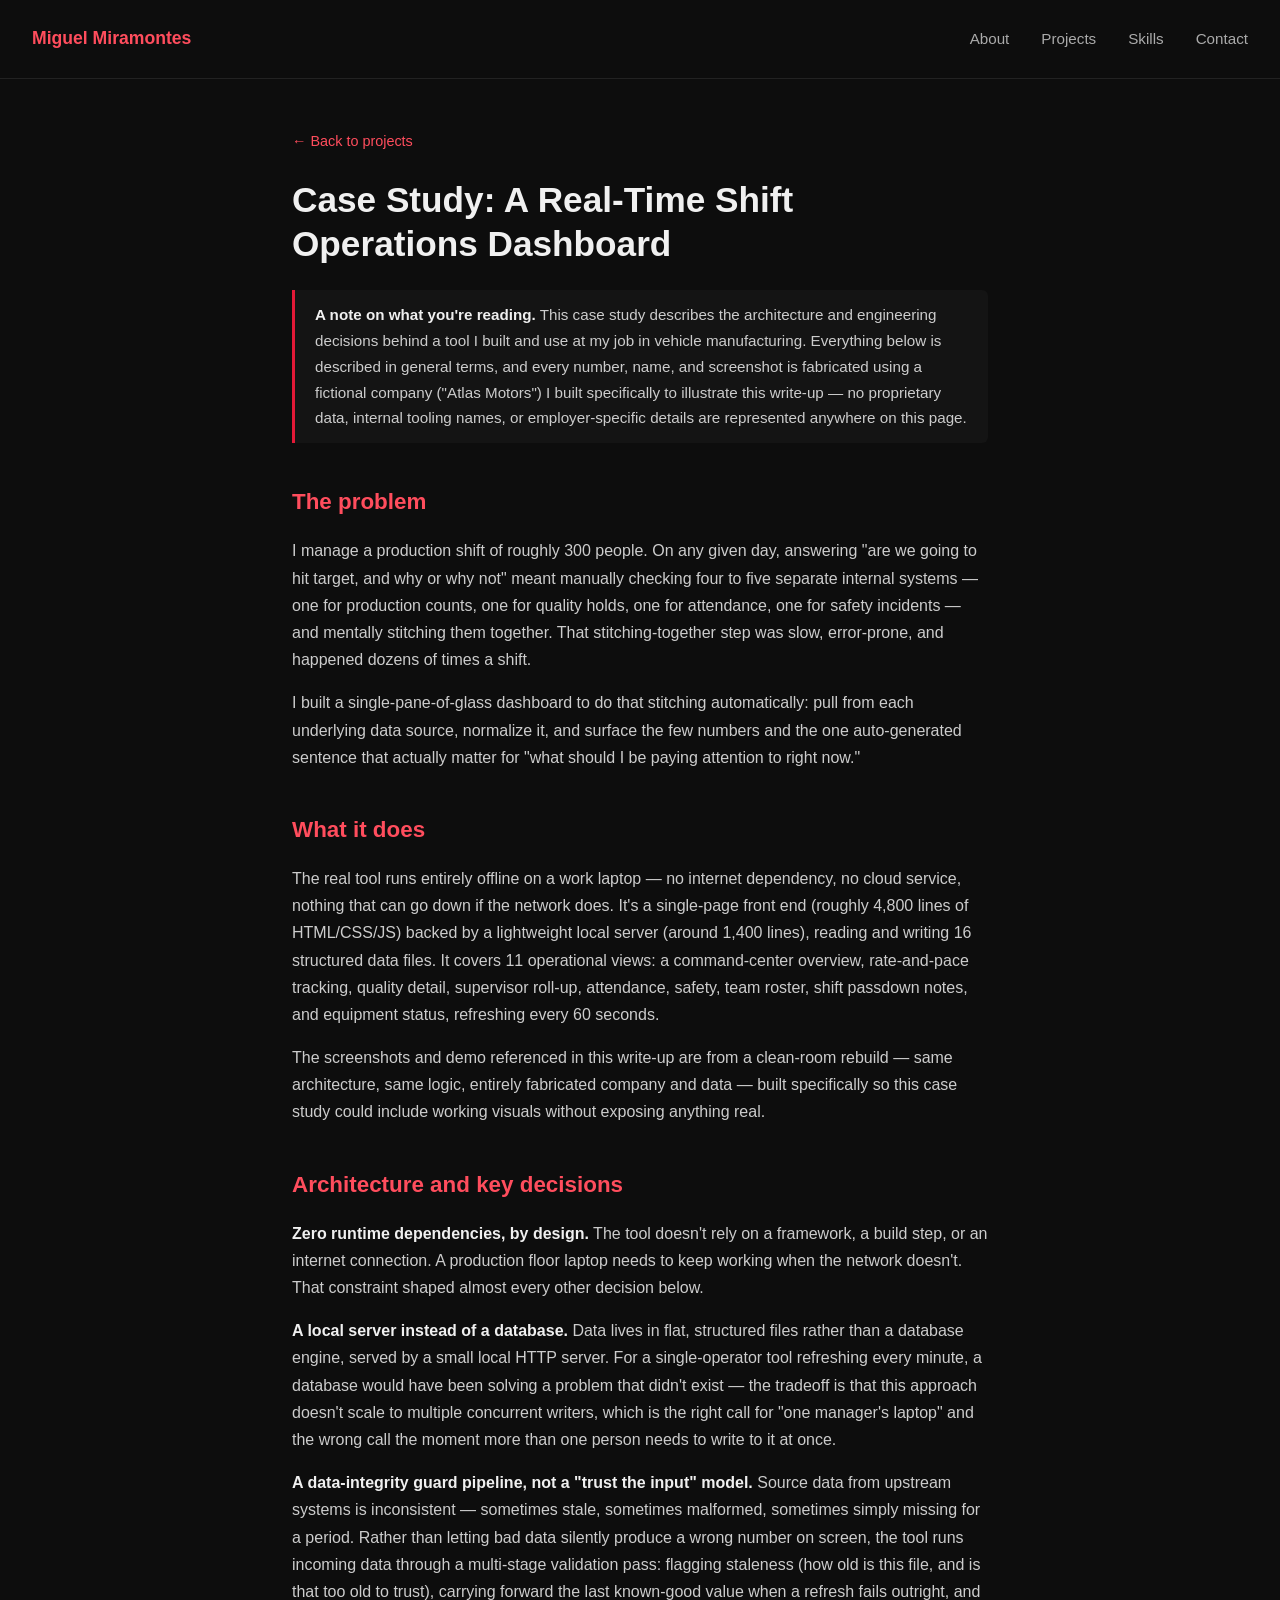
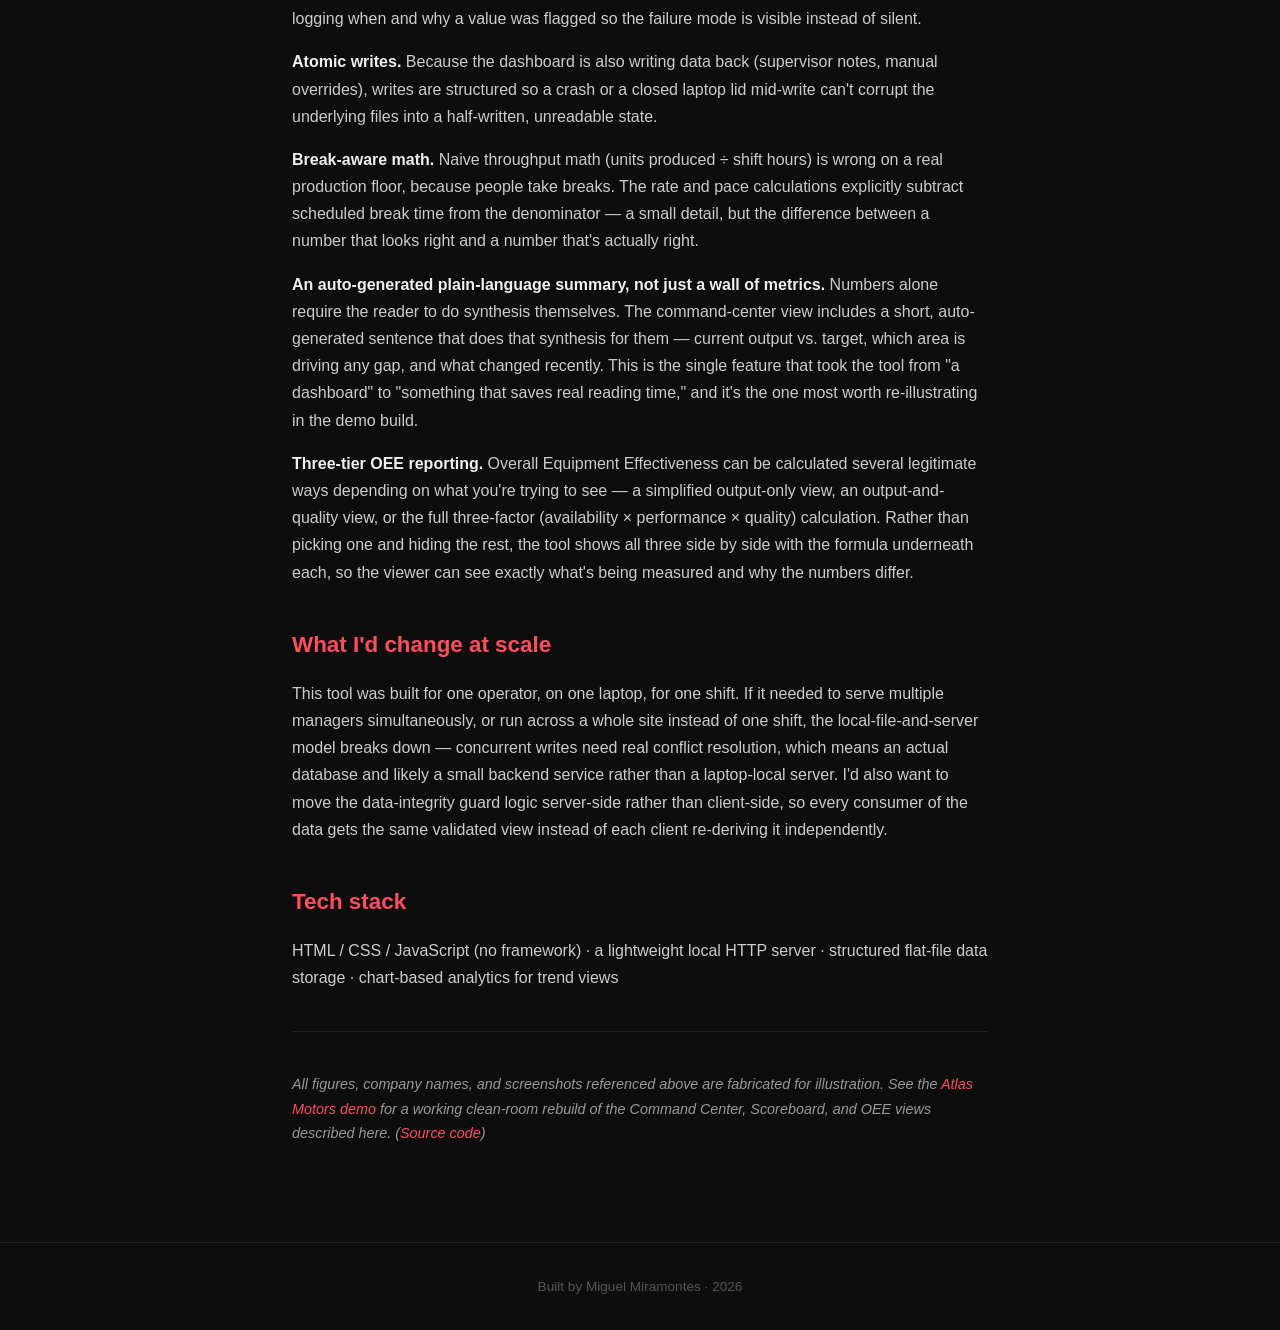
==== case-studies/manager-hub.html @ 27dba4af "Improve portfolio: SEO/OG tags, on-site case study, layout and accessibility fixes - Add meta descri" ====
<!DOCTYPE html>
<html lang="en">
 <head>
    <meta charset="utf-8">
    <meta name="viewport" content="width=device-width, initial-scale=1.0">
    <title>Case Study: A Real-Time Shift Operations Dashboard - Miguel Miramontes</title>
    <meta name="description" content="Case study: architecture and engineering decisions behind a real-time shift operations dashboard for vehicle manufacturing - data-integrity guards, atomic writes, and offline-first design.">
    <meta property="og:type" content="article">
    <meta property="og:title" content="Case Study: A Real-Time Shift Operations Dashboard">
    <meta property="og:description" content="Architecture and engineering decisions behind an offline-first manufacturing dashboard.">
    <meta property="og:url" content="https://mmira11.github.io/case-studies/manager-hub.html">
    <meta property="og:image" content="https://mmira11.github.io/og-image.png">
    <meta name="twitter:card" content="summary_large_image">
    <link rel="icon" type="image/svg+xml" href="../favicon.svg">
    <link rel="stylesheet" href="../style.css" />
 </head>
 <body>

    <header>
        <nav>
            <span class="logo"><a href="../index.html">Miguel Miramontes</a></span>
            <ul>
                <li><a href="../index.html#about">About</a></li>
                <li><a href="../index.html#projects">Projects</a></li>
                <li><a href="../index.html#skills">Skills</a></li>
                <li><a href="../index.html#contact">Contact</a></li>
            </ul>
        </nav>
    </header>

    <main class="case-study">
        <a href="../index.html#projects" class="back-link">← Back to projects</a>

        <h1>Case Study: A Real-Time Shift Operations Dashboard</h1>

        <blockquote>
            <p><strong>A note on what you're reading.</strong> This case study describes the architecture and engineering decisions behind a tool I built and use at my job in vehicle manufacturing. Everything below is described in general terms, and every number, name, and screenshot is fabricated using a fictional company ("Atlas Motors") I built specifically to illustrate this write-up — no proprietary data, internal tooling names, or employer-specific details are represented anywhere on this page.</p>
        </blockquote>

        <h2>The problem</h2>
        <p>I manage a production shift of roughly 300 people. On any given day, answering "are we going to hit target, and why or why not" meant manually checking four to five separate internal systems — one for production counts, one for quality holds, one for attendance, one for safety incidents — and mentally stitching them together. That stitching-together step was slow, error-prone, and happened dozens of times a shift.</p>
        <p>I built a single-pane-of-glass dashboard to do that stitching automatically: pull from each underlying data source, normalize it, and surface the few numbers and the one auto-generated sentence that actually matter for "what should I be paying attention to right now."</p>

        <h2>What it does</h2>
        <p>The real tool runs entirely offline on a work laptop — no internet dependency, no cloud service, nothing that can go down if the network does. It's a single-page front end (roughly 4,800 lines of HTML/CSS/JS) backed by a lightweight local server (around 1,400 lines), reading and writing 16 structured data files. It covers 11 operational views: a command-center overview, rate-and-pace tracking, quality detail, supervisor roll-up, attendance, safety, team roster, shift passdown notes, and equipment status, refreshing every 60 seconds.</p>
        <p>The screenshots and demo referenced in this write-up are from a clean-room rebuild — same architecture, same logic, entirely fabricated company and data — built specifically so this case study could include working visuals without exposing anything real.</p>

        <h2>Architecture and key decisions</h2>
        <p><strong>Zero runtime dependencies, by design.</strong> The tool doesn't rely on a framework, a build step, or an internet connection. A production floor laptop needs to keep working when the network doesn't. That constraint shaped almost every other decision below.</p>
        <p><strong>A local server instead of a database.</strong> Data lives in flat, structured files rather than a database engine, served by a small local HTTP server. For a single-operator tool refreshing every minute, a database would have been solving a problem that didn't exist — the tradeoff is that this approach doesn't scale to multiple concurrent writers, which is the right call for "one manager's laptop" and the wrong call the moment more than one person needs to write to it at once.</p>
        <p><strong>A data-integrity guard pipeline, not a "trust the input" model.</strong> Source data from upstream systems is inconsistent — sometimes stale, sometimes malformed, sometimes simply missing for a period. Rather than letting bad data silently produce a wrong number on screen, the tool runs incoming data through a multi-stage validation pass: flagging staleness (how old is this file, and is that too old to trust), carrying forward the last known-good value when a refresh fails outright, and logging when and why a value was flagged so the failure mode is visible instead of silent.</p>
        <p><strong>Atomic writes.</strong> Because the dashboard is also writing data back (supervisor notes, manual overrides), writes are structured so a crash or a closed laptop lid mid-write can't corrupt the underlying files into a half-written, unreadable state.</p>
        <p><strong>Break-aware math.</strong> Naive throughput math (units produced ÷ shift hours) is wrong on a real production floor, because people take breaks. The rate and pace calculations explicitly subtract scheduled break time from the denominator — a small detail, but the difference between a number that looks right and a number that's actually right.</p>
        <p><strong>An auto-generated plain-language summary, not just a wall of metrics.</strong> Numbers alone require the reader to do synthesis themselves. The command-center view includes a short, auto-generated sentence that does that synthesis for them — current output vs. target, which area is driving any gap, and what changed recently. This is the single feature that took the tool from "a dashboard" to "something that saves real reading time," and it's the one most worth re-illustrating in the demo build.</p>
        <p><strong>Three-tier OEE reporting.</strong> Overall Equipment Effectiveness can be calculated several legitimate ways depending on what you're trying to see — a simplified output-only view, an output-and-quality view, or the full three-factor (availability × performance × quality) calculation. Rather than picking one and hiding the rest, the tool shows all three side by side with the formula underneath each, so the viewer can see exactly what's being measured and why the numbers differ.</p>

        <h2>What I'd change at scale</h2>
        <p>This tool was built for one operator, on one laptop, for one shift. If it needed to serve multiple managers simultaneously, or run across a whole site instead of one shift, the local-file-and-server model breaks down — concurrent writes need real conflict resolution, which means an actual database and likely a small backend service rather than a laptop-local server. I'd also want to move the data-integrity guard logic server-side rather than client-side, so every consumer of the data gets the same validated view instead of each client re-deriving it independently.</p>

        <h2>Tech stack</h2>
        <p>HTML / CSS / JavaScript (no framework) · a lightweight local HTTP server · structured flat-file data storage · chart-based analytics for trend views</p>

        <hr>

        <p class="fine-print">All figures, company names, and screenshots referenced above are fabricated for illustration. See the <a href="https://mmira11.github.io/atlas-motors-dashboard/" target="_blank">Atlas Motors demo</a> for a working clean-room rebuild of the Command Center, Scoreboard, and OEE views described here. (<a href="https://github.com/mmira11/atlas-motors-dashboard" target="_blank">Source code</a>)</p>
    </main>

    <footer>
        <p>Built by Miguel Miramontes · <span id="year">2026</span></p>
    </footer>

    <script src="../script.js"></script>
 </body>
</html>
---- style.css ----
/* -- Reset & Base -- */
* {
    margin: 0;
    padding: 0;
    box-sizing: border-box;
}

:root {
    /* Deep red for fills and borders, brighter red for text on dark */
    --red: #e31937;
    --red-text: #ff4d5d;
    --bg: #0d0d0d;
}

html {
    scroll-behavior: smooth;
    scroll-padding-top: 5rem;
}

body {
    font-family: 'Segoe UI', sans-serif;
    background-color: var(--bg);
    color: #f0f0f0;
    line-height: 1.7;
}

a {
    color: inherit;
    text-decoration: none;
}

/* -- Nav -- */
nav {
    display: flex;
    justify-content: space-between;
    align-items: center;
    padding: 1.5rem 2rem;
    position: sticky;
    top: 0;
    background-color: var(--bg);
    border-bottom: 1px solid #222;
    z-index: 100;
}

.logo {
    font-weight: 700;
    font-size: 1.1rem;
    color: var(--red-text);
}

nav ul {
    list-style: none;
    display: flex;
    gap: 2rem;
}

nav ul a {
    font-size: 0.95rem;
    color: #aaa;
    transition: color 0.2s;
}

nav ul a:hover {
    color: #f0f0f0;
}

/* -- Section -- */
section {
    max-width: 800px;
    margin: 0 auto;
    padding: 4rem 2rem;
}

/* -- Hero -- */
#hero {
    padding-top: 8rem;
    padding-bottom: 6rem;
}

#hero h1 {
    font-size: 2.8rem;
    line-height: 1.2;
    margin-bottom: 1.5rem;
}

#hero p {
    font-size: 1.2rem;
    color: #aaa;
    margin-bottom: 2rem;
}

/* -- Headings -- */
h2 {
    font-size: 1.8rem;
    margin-bottom: 1.5rem;
    color: var(--red-text);
}

/* -- Button -- */
.btn {
    display: inline-block;
    padding: 0.75rem 1.75rem;
    border: 1px solid var(--red);
    color: var(--red-text);
    border-radius: 4px;
    font-size: 0.95rem;
    transition: background-color 0.2s, color 0.2s;
}

.btn:hover {
    background-color: var(--red);
    color: #fff;
}

/* -- Footer -- */
footer {
    text-align: center;
    padding: 2rem;
    font-size: 0.85rem;
    color: #555;
    border-top: 1px solid #222;
}

/* -- Fade in on scroll (only when JS is running, and motion is OK) -- */
@media (prefers-reduced-motion: no-preference) {
    body.js section {
        opacity: 0;
        transform: translateY(20px);
        transition: opacity 0.6s ease, transform 0.6s ease;
    }

    body.js section.visible {
        opacity: 1;
        transform: translateY(0);
    }
}

/* -- Skills -- */
.skills-group {
    margin-bottom: 2rem;
}

.skills-group h3 {
    font-size: 0.85rem;
    font-weight: 600;
    text-transform: uppercase;
    letter-spacing: 0.08em;
    color: #888;
    margin-bottom: 0.75rem;
}

.skills-list {
    list-style: none;
    display: flex;
    flex-wrap: wrap;
    gap: 1rem;
    padding: 0;
}

.skills-list li {
    padding: 0.5rem 1.25rem;
    border: 1px solid #555;
    border-radius: 4px;
    font-size: 0.95rem;
    color: #ccc;
}

/* -- Projects -- */
#projects {
    max-width: 1100px;
}

.projects-grid {
    display: grid;
    grid-template-columns: 1fr;
    gap: 2rem;
}

@media (min-width: 900px) {
    .projects-grid {
        grid-template-columns: 1fr 1fr;
        align-items: start;
    }
}

.project-card {
    border: 1px solid #222;
    border-radius: 8px;
    padding: 2rem;
    transition: border-color 0.2s;
}

.project-card:hover {
    border-color: var(--red);
}

.project-header {
    margin-bottom: 1rem;
}

.project-tag {
    font-size: 0.75rem;
    padding: 0.25rem 0.75rem;
    border-radius: 20px;
    background-color: #1a0a0a;
    color: var(--red-text);
    border: 1px solid var(--red);
    text-transform: uppercase;
    letter-spacing: 0.05em;
    display: inline-block;
}

.project-card h3 {
    font-size: 1.3rem;
    font-weight: 600;
    margin-bottom: 0.25rem;
    color: #f0f0f0;
}

.project-company {
    font-size: 0.9rem;
    color: #aaa;
    margin-bottom: 1rem;
}

.project-details {
    margin: 1rem 0;
    padding-left: 1.25rem;
}

.project-details li {
    font-size: 0.95rem;
    color: #ccc;
    margin-bottom: 0.5rem;
}

.project-stack {
    display: flex;
    flex-wrap: wrap;
    gap: 0.5rem;
    margin-top: 1.5rem;
}

.project-stack span {
    font-size: 0.8rem;
    padding: 0.25rem 0.75rem;
    border-radius: 4px;
    background-color: #1a1a1a;
    color: #aaa;
    border: 1px solid #333;
    display: inline-block;
}

.project-tag.in-dev {
    background-color: #0a1a0f;
    color: #2ecc71;
    border-color: #2ecc71;
}

.project-tag.personal {
    background-color: #0a0f1a;
    color: #4a9eff;
    border-color: #4a9eff;
}

/* -- Mobile -- */
@media (max-width: 600px) {
    nav {
        flex-direction: column;
        gap: 1rem;
        padding: 1rem;
    }

    nav ul {
        gap: 1rem;
        flex-wrap: wrap;
        justify-content: center;
    }

    #hero {
        padding-top: 5rem;
        padding-bottom: 4rem;
    }

    #hero h1 {
        font-size: 2rem;
    }

    section {
        padding: 2rem 1.25rem;
    }

    .btn {
        display: inline-block;
        text-align: center;
        margin-bottom: 0.75rem;
    }
}

/* -- Secondary button -- */
.btn-secondary {
    border-color: #555;
    color: #aaa;
    margin-left: 1rem;
}

.btn-secondary:hover {
    background-color: #555;
    color: #fff;
}

.project-link {
    display: inline-block;
    margin-top: 1.25rem;
    margin-right: 1.25rem;
    font-size: 0.9rem;
    color: var(--red-text);
    transition: color 0.2s;
}

.project-link:hover {
    color: #fff;
}

/* -- Internal-project note -- */
.project-note {
    margin-top: 1.25rem;
    font-size: 0.85rem;
    font-style: italic;
    color: #777;
}

/* -- Case study page -- */
.case-study {
    max-width: 760px;
    margin: 0 auto;
    padding: 3rem 2rem 5rem;
}

.case-study h1 {
    font-size: 2.2rem;
    line-height: 1.25;
    margin: 1.5rem 0;
}

.case-study h2 {
    font-size: 1.4rem;
    margin: 2.5rem 0 1rem;
}

.case-study p,
.case-study li {
    color: #ccc;
    margin-bottom: 1rem;
}

.case-study ul {
    padding-left: 1.25rem;
}

.case-study strong {
    color: #f0f0f0;
}

.case-study blockquote {
    border-left: 3px solid var(--red);
    padding: 0.75rem 1.25rem;
    margin: 1.5rem 0;
    background-color: #141414;
    border-radius: 0 6px 6px 0;
    font-size: 0.95rem;
    color: #aaa;
}

.case-study blockquote p {
    margin-bottom: 0;
}

.case-study a {
    color: var(--red-text);
}

.case-study a:hover {
    color: #fff;
}

.back-link {
    display: inline-block;
    font-size: 0.9rem;
    color: #aaa;
    transition: color 0.2s;
}

.back-link:hover {
    color: #f0f0f0;
}

.case-study hr {
    border: none;
    border-top: 1px solid #222;
    margin: 2.5rem 0;
}

.case-study .fine-print {
    font-size: 0.9rem;
    font-style: italic;
    color: #999;
}
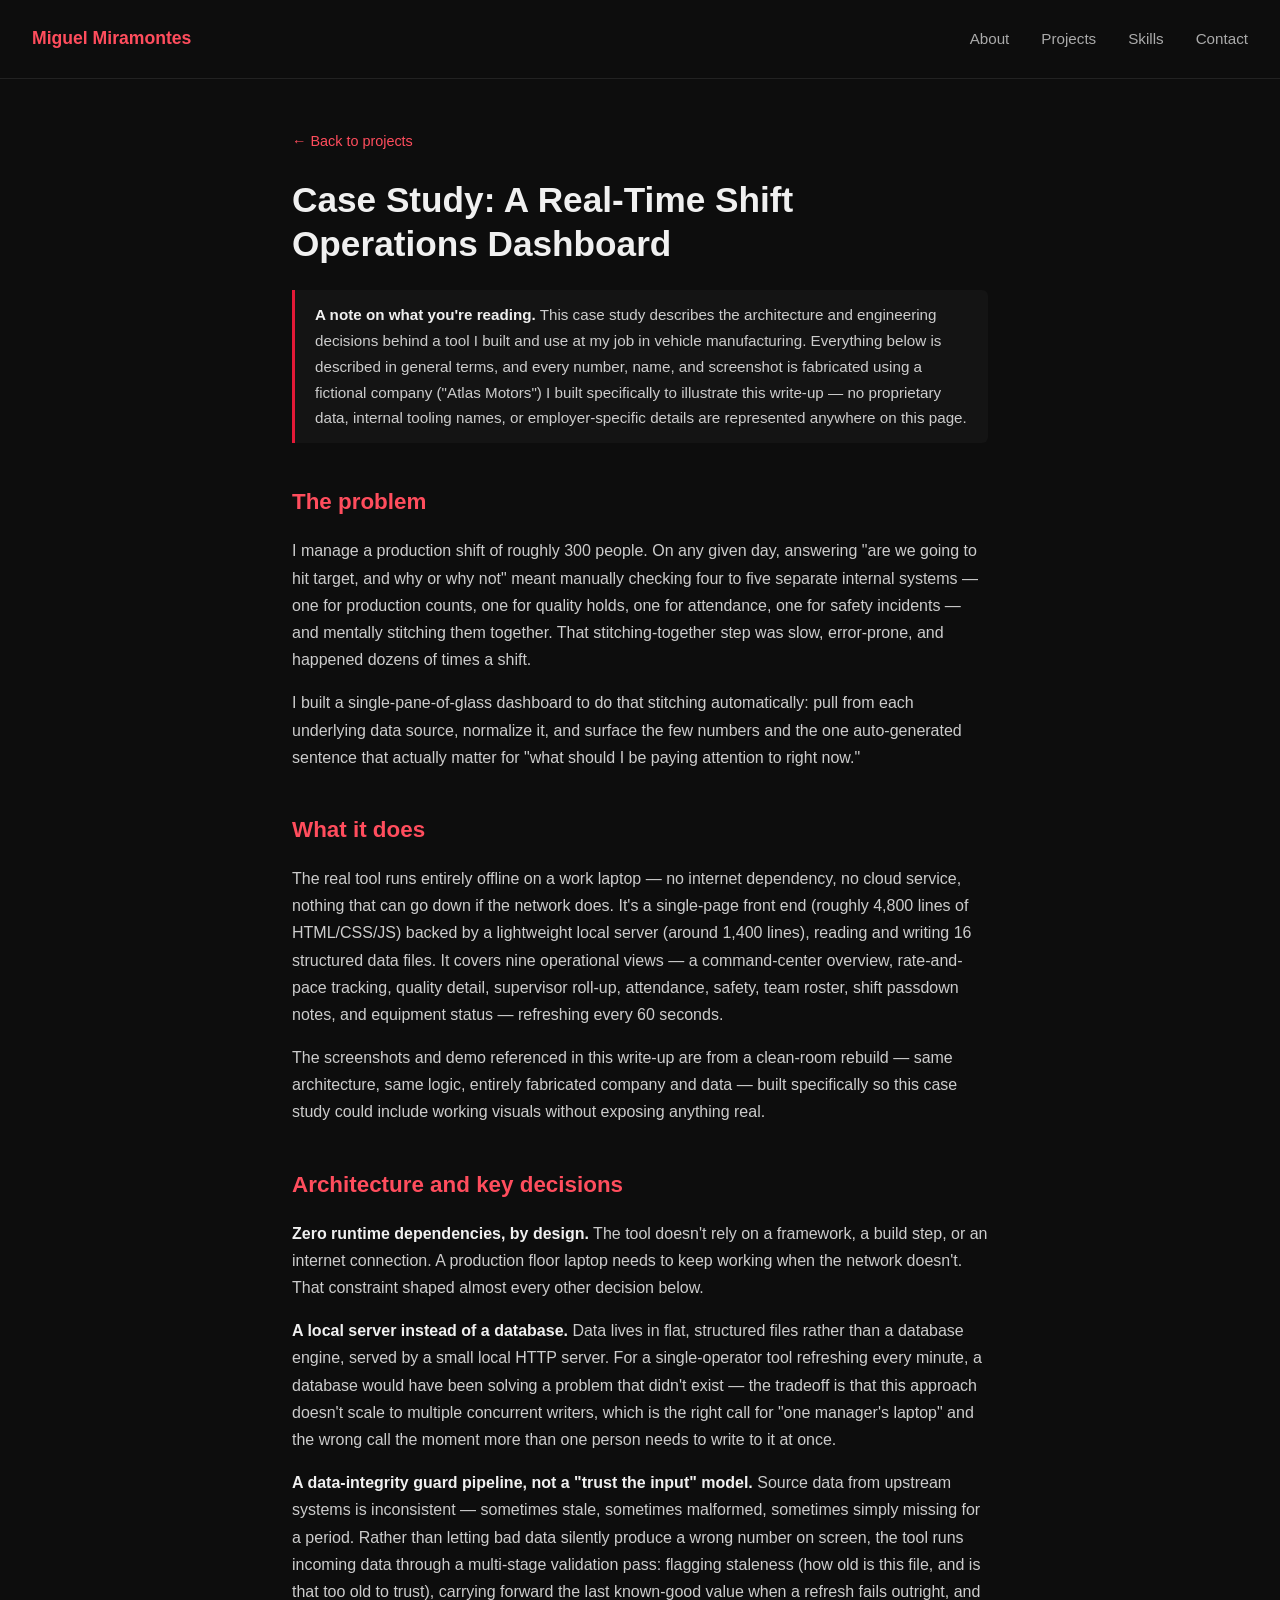
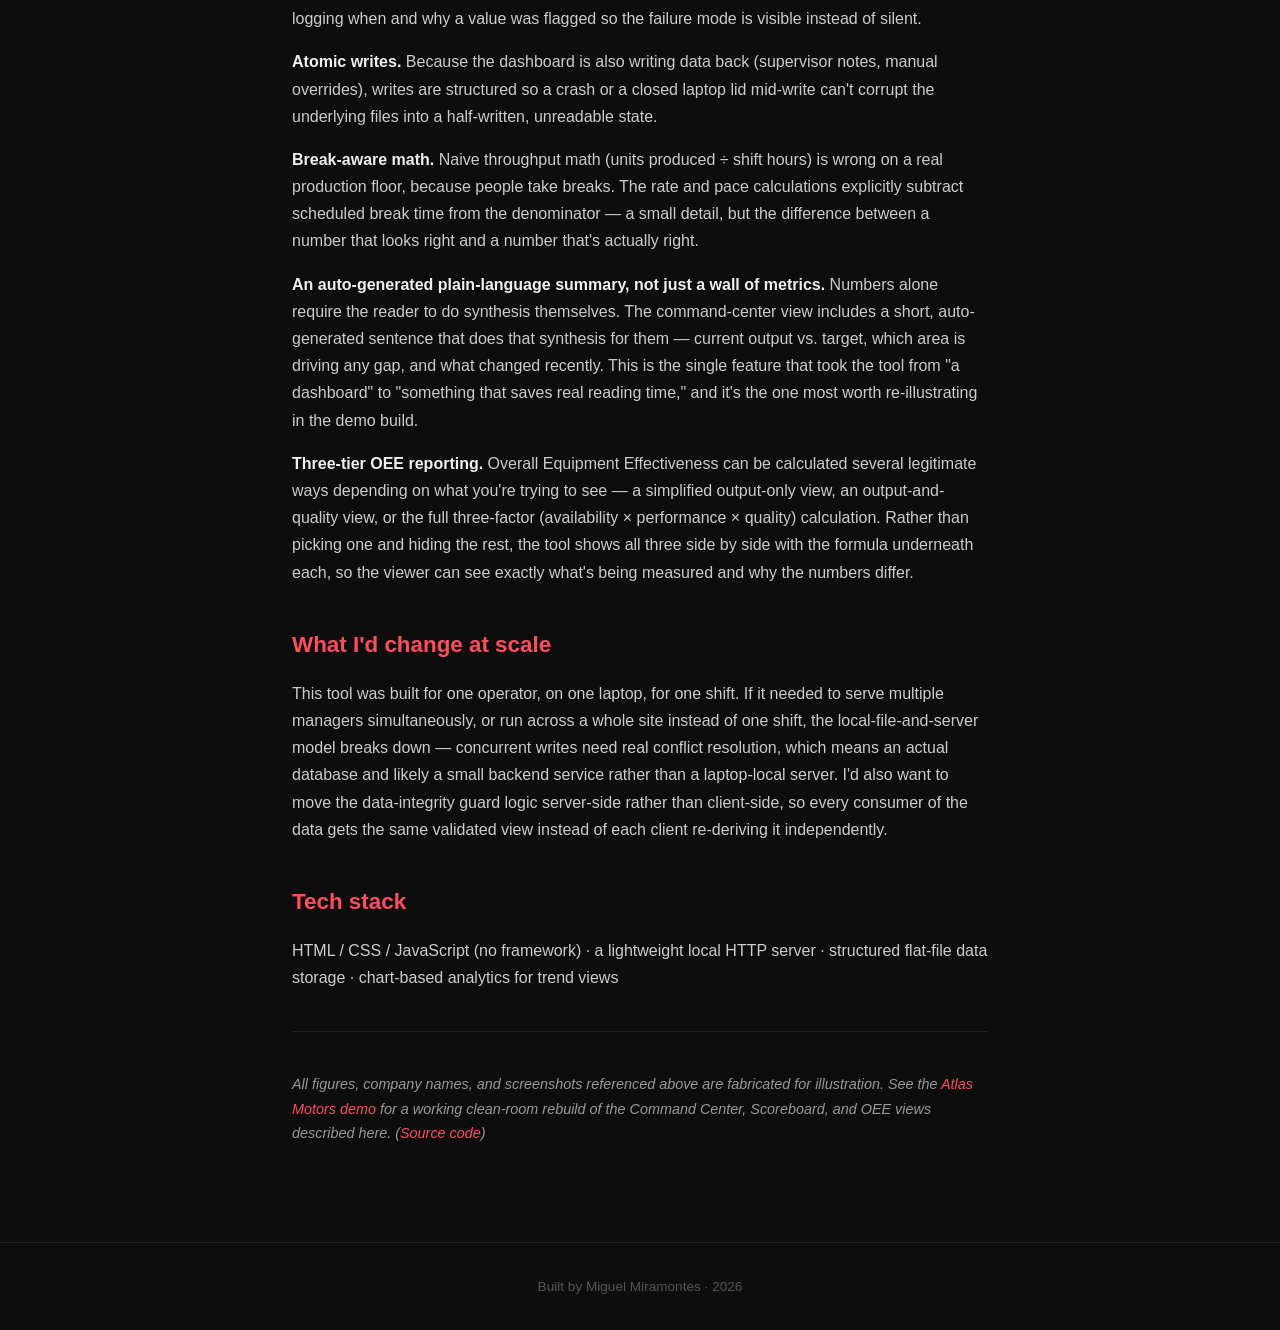
==== commit cf3e99cc: "Resolve review items: headline, card anonymization, view-count fix - Hero: drop 'Future' from 'Futur" ====
--- a/case-studies/manager-hub.html
+++ b/case-studies/manager-hub.html
@@ -42,7 +42,7 @@
         <p>I built a single-pane-of-glass dashboard to do that stitching automatically: pull from each underlying data source, normalize it, and surface the few numbers and the one auto-generated sentence that actually matter for "what should I be paying attention to right now."</p>
 
         <h2>What it does</h2>
-        <p>The real tool runs entirely offline on a work laptop — no internet dependency, no cloud service, nothing that can go down if the network does. It's a single-page front end (roughly 4,800 lines of HTML/CSS/JS) backed by a lightweight local server (around 1,400 lines), reading and writing 16 structured data files. It covers 11 operational views: a command-center overview, rate-and-pace tracking, quality detail, supervisor roll-up, attendance, safety, team roster, shift passdown notes, and equipment status, refreshing every 60 seconds.</p>
+        <p>The real tool runs entirely offline on a work laptop — no internet dependency, no cloud service, nothing that can go down if the network does. It's a single-page front end (roughly 4,800 lines of HTML/CSS/JS) backed by a lightweight local server (around 1,400 lines), reading and writing 16 structured data files. It covers nine operational views — a command-center overview, rate-and-pace tracking, quality detail, supervisor roll-up, attendance, safety, team roster, shift passdown notes, and equipment status — refreshing every 60 seconds.</p>
         <p>The screenshots and demo referenced in this write-up are from a clean-room rebuild — same architecture, same logic, entirely fabricated company and data — built specifically so this case study could include working visuals without exposing anything real.</p>
 
         <h2>Architecture and key decisions</h2>
